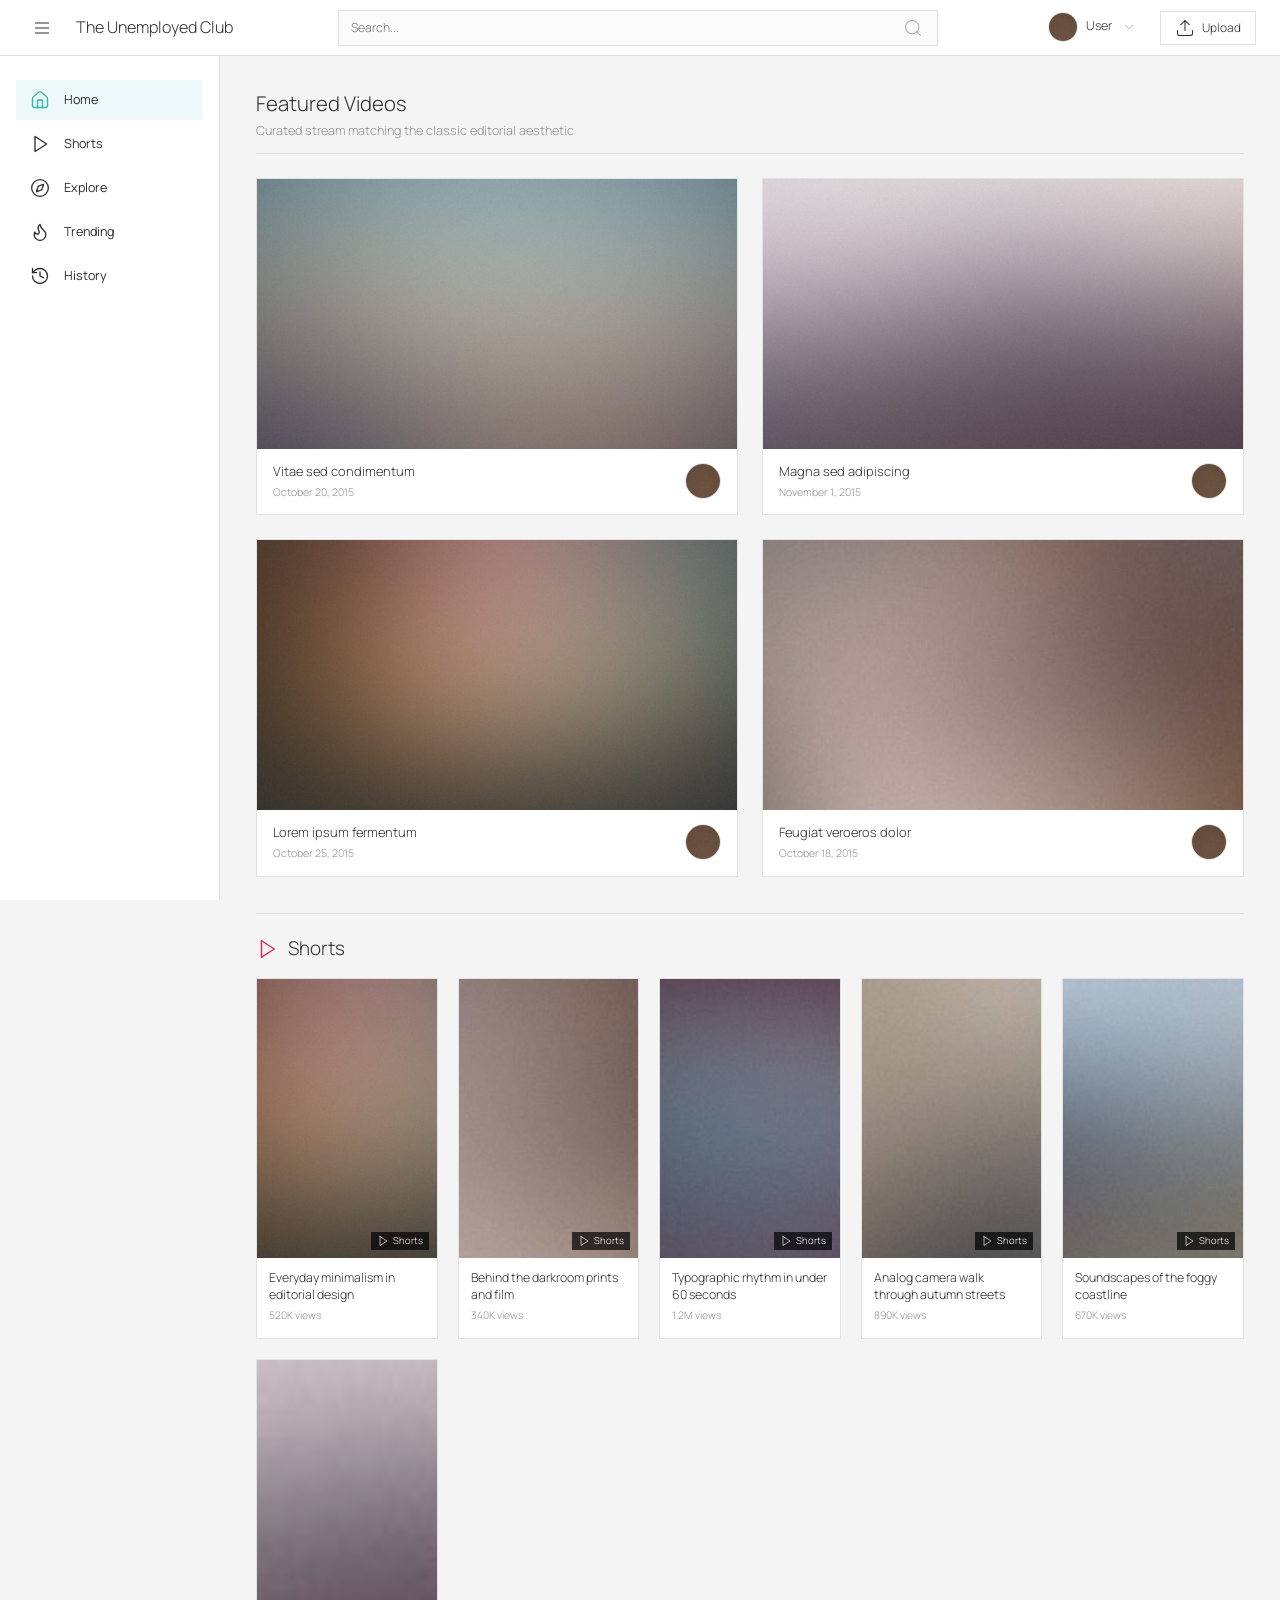
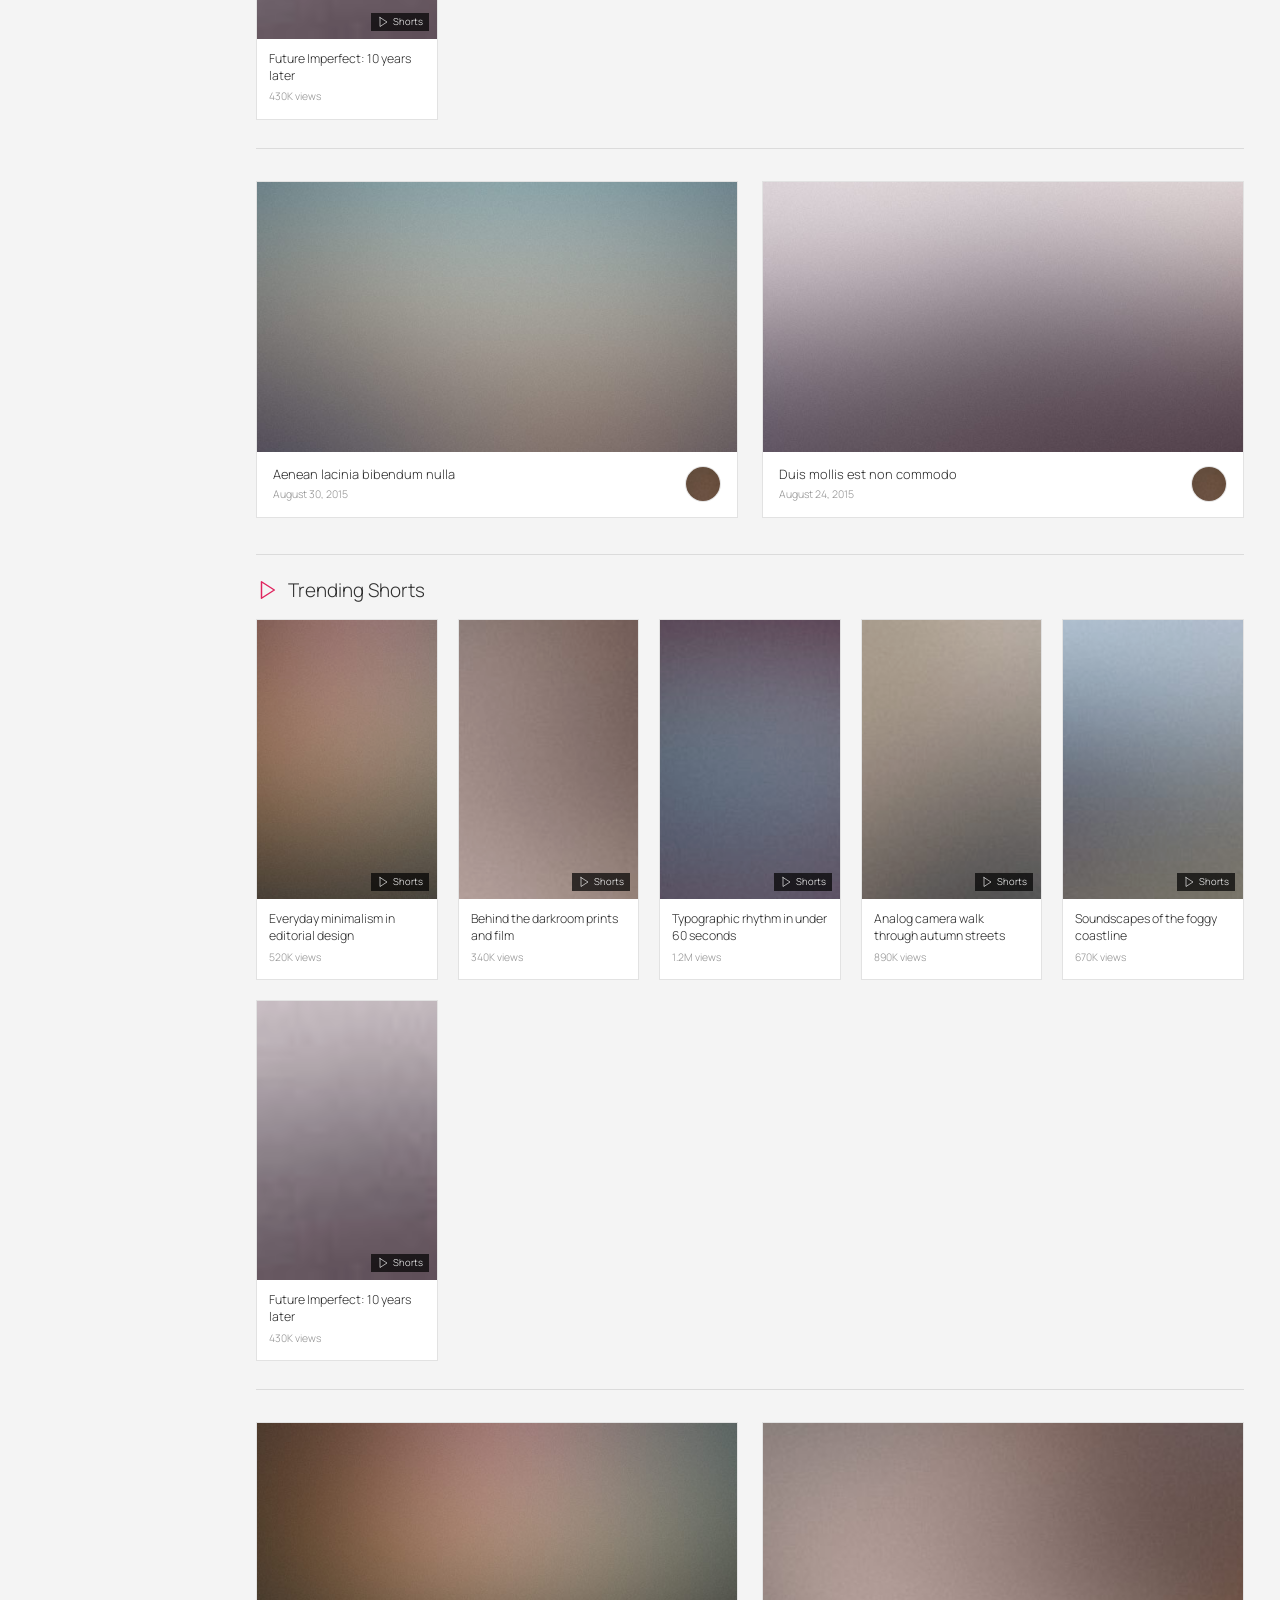
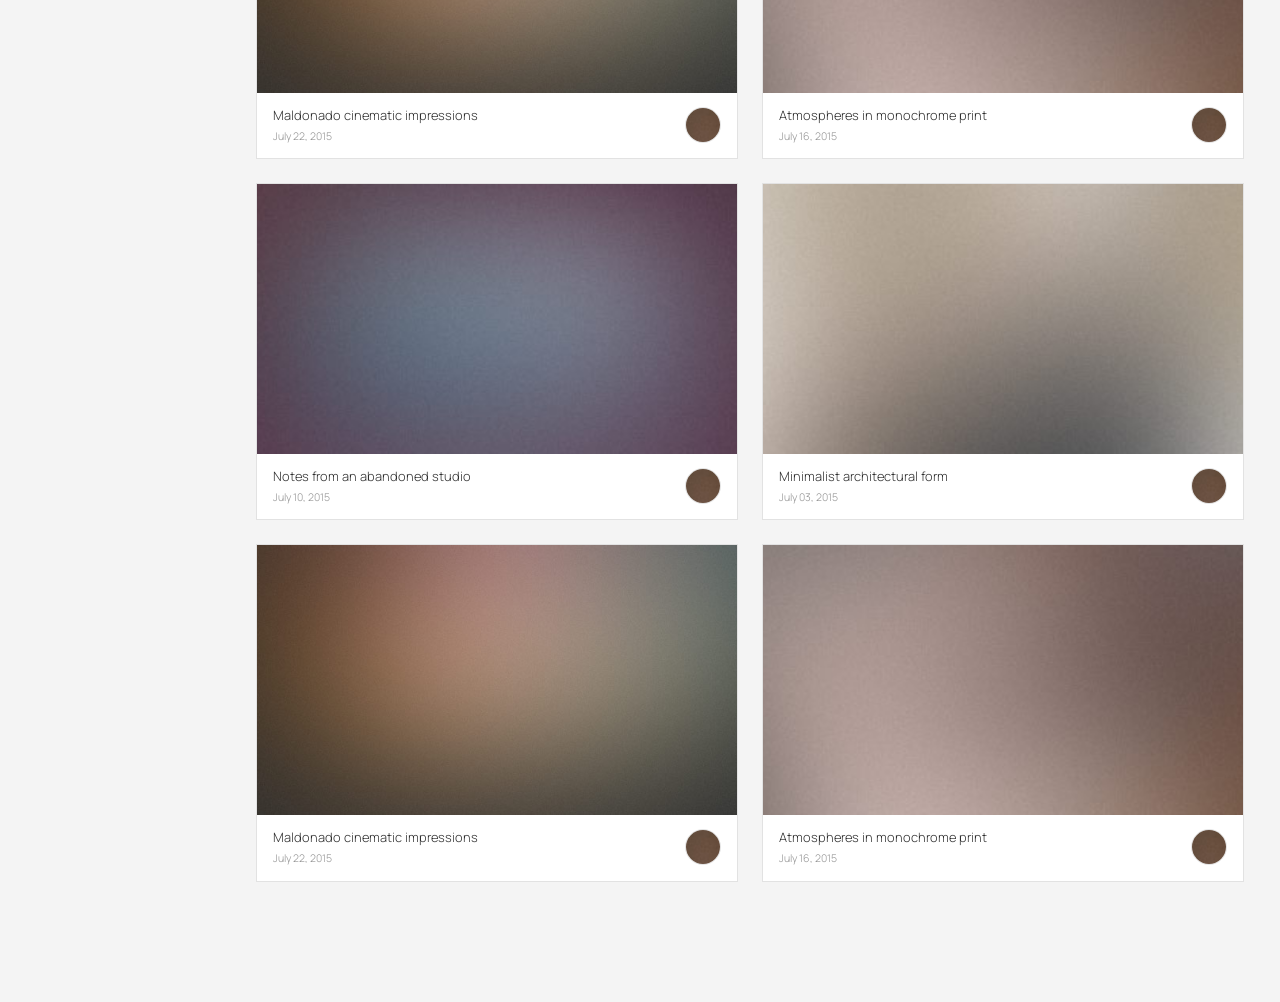
==== index.html @ 9e490830 "Initial clean release of The Unemployed Club" ====
<!DOCTYPE html>
<html lang="en">
<head>
  <meta charset="UTF-8" />
  <meta name="viewport" content="width=device-width, initial-scale=1.0" />
  <title>The Unemployed Club</title>
  <!-- Google Fonts: Manrope Thin -->
  <link rel="preconnect" href="https://fonts.googleapis.com" />
  <link rel="preconnect" href="https://fonts.gstatic.com" crossorigin />
  <link href="https://fonts.googleapis.com/css2?family=Manrope:wght@200;300;400&display=swap" rel="stylesheet" />
  <link rel="stylesheet" href="css/style.css" />
  <script src="js/components.js"></script>
</head>
<body>
  <!-- Modular Zero-Build Header -->
  <site-header></site-header>

  <div id="wrapper">
    <!-- Modular Zero-Build Sidebar -->
    <site-sidebar active="home"></site-sidebar>

    <!-- Main Content Area: Fluid Full Width Auto Adjust Grid -->
    <main id="main-content">
      <div class="content-header">
        <h2>Featured Videos</h2>
        <p>Curated stream matching the classic editorial aesthetic</p>
      </div>

      <!-- 11: Top 2 Rows of Videos -->
      <section class="video-grid" id="video-grid-top">
        <!-- 2 rows rendered by JS -->
      </section>

      <!-- 0: First Shorts Shelf -->
      <section class="shorts-section" id="shorts-section-1">
        <div class="shorts-header">
          <svg xmlns="http://www.w3.org/2000/svg" width="22" height="22" viewBox="0 0 24 24" fill="none" stroke="#e0245e" stroke-width="1.6" stroke-linecap="round" stroke-linejoin="round" vector-effect="non-scaling-stroke">
            <polygon points="6 3 20 12 6 21 6 3"/>
          </svg>
          <h2>Shorts</h2>
        </div>
        <div class="shorts-grid" id="shorts-grid-1">
          <!-- First Shorts shelf rendered by JS -->
        </div>
      </section>

      <!-- 1: 1 Row of Videos -->
      <section class="video-grid" id="video-grid-mid">
        <!-- 1 row rendered by JS -->
      </section>

      <!-- 0: Second Shorts Shelf -->
      <section class="shorts-section" id="shorts-section-2">
        <div class="shorts-header">
          <svg xmlns="http://www.w3.org/2000/svg" width="22" height="22" viewBox="0 0 24 24" fill="none" stroke="#e0245e" stroke-width="1.6" stroke-linecap="round" stroke-linejoin="round" vector-effect="non-scaling-stroke">
            <polygon points="6 3 20 12 6 21 6 3"/>
          </svg>
          <h2>Trending Shorts</h2>
        </div>
        <div class="shorts-grid" id="shorts-grid-2">
          <!-- Second Shorts shelf rendered by JS -->
        </div>
      </section>

      <!-- 111...: Endless Videos Feed -->
      <section class="video-grid" id="video-grid-bottom">
        <!-- Endless video cards rendered by JS -->
      </section>
      <div id="infinite-sentinel" class="infinite-sentinel"></div>
      <div id="infinite-loader" class="infinite-loader" style="display: none;">
        <span>Loading more videos...</span>
      </div>
    </main>
  </div>

  <script src="js/catalog-feed.js"></script>
  <script src="js/catalog.js"></script>
  <script src="js/app.js"></script>
</body>
</html>
---- css/style.css ----
/* ========================================================
   THE UNEMPLOYED CLUB - FUTURE IMPERFECT VIDEO PLATFORM
   STRICT SPECIFICATIONS:
   - MANROPE THIN ONLY (font-weight: 300 !important)
   - NATURAL CASING (text-transform: none !important)
   - SHARP SQUARE CORNERS (border-radius: 0 !important)
   - 20PX LUCIDE ICONS (1.25px stroke, non-scaling-stroke)
   - PERFECT VERTICAL ALIGNMENT (no up/down misplacement)
   - CDN-READY MINIMAL PLAYER
   - FLUID RESPONSIVE AUTO-FIT GRID (no right empty space)
   - ELEGANT EDITORIAL RECOMMENDED CARDS (generous, full previews)
   ======================================================== */

@import url('https://fonts.googleapis.com/css2?family=Manrope:wght@200;300;400&display=swap');

site-header,
site-sidebar {
  display: contents;
}

:root {
  --font-family: 'Manrope', -apple-system, BlinkMacSystemFont, "Segoe UI", Roboto, Helvetica, Arial, sans-serif;
  --font-weight-thin: 300;

  --color-bg: #f4f4f4;
  --bg-card: #ffffff;
  --color-border: rgba(160, 160, 160, 0.3);
  --color-border-bold: rgba(160, 160, 160, 0.65);
  --color-fg: #646464;
  --color-fg-bold: #2e2e2e;
  --color-fg-light: #909090;
  --color-accent: #2ebaae;

  --header-height: 56px;
  --sidebar-width: 220px;
}

/* Reset & Strict Global Overrides */
*, *::before, *::after {
  box-sizing: border-box;
  margin: 0;
  padding: 0;
  font-family: var(--font-family) !important;
  font-weight: var(--font-weight-thin) !important;
  text-transform: none !important;
  letter-spacing: normal !important;
}

html, body {
  width: 100%;
  min-height: 100%;
  background-color: var(--color-bg);
  color: var(--color-fg);
  font-size: 14px;
  line-height: 1.5;
  -webkit-font-smoothing: antialiased;
}

a {
  color: inherit;
  text-decoration: none;
  transition: color 0.2s ease;
}

button {
  font-family: inherit;
  font-size: inherit;
  color: inherit;
  background: none;
  border: none;
  cursor: pointer;
}

/* SVGs across the platform */
svg {
  stroke-width: 1.25px;
  vector-effect: non-scaling-stroke;
}

/* ========================================================
   TOP NAVIGATION BAR
   ======================================================== */
#header {
  position: fixed;
  top: 0;
  left: 0;
  right: 0;
  height: var(--header-height);
  background-color: var(--bg-card);
  border-bottom: solid 1px var(--color-border);
  display: flex;
  align-items: center;
  justify-content: space-between;
  padding: 0 24px;
  z-index: 1000;
}

.header-left {
  display: flex;
  align-items: center;
  gap: 16px;
}

.menu-toggle-btn {
  background: transparent;
  border: none;
  cursor: pointer;
  display: inline-flex;
  align-items: center;
  justify-content: center;
  width: 36px;
  height: 36px;
  color: var(--color-fg-bold);
  border-radius: 0 !important;
  transition: color 0.15s ease, background 0.15s ease;
}

.menu-toggle-btn:hover {
  color: var(--color-accent);
  background: rgba(160, 160, 160, 0.08);
}

.menu-toggle-btn svg {
  width: 20px;
  height: 20px;
  display: block;
}

.brand-title {
  font-size: 1.15rem;
  color: var(--color-fg-bold);
  white-space: nowrap;
}

.brand-title a {
  color: var(--color-fg-bold);
}

.brand-title a:hover {
  color: var(--color-accent);
}

.header-center {
  flex: 1;
  max-width: 600px;
  margin: 0 32px;
}

.header-search {
  display: flex;
  align-items: center;
  background: #fbfbfb;
  border: solid 1px var(--color-border);
  padding: 6px 12px;
  height: 36px;
  transition: border-color 0.2s ease, background 0.2s ease;
}

.header-search:focus-within {
  border-color: var(--color-accent);
  background: #ffffff;
}

.header-search input {
  flex: 1;
  background: transparent;
  border: none;
  outline: none;
  font-size: 0.88rem;
  color: var(--color-fg-bold);
}

.search-btn {
  background: transparent;
  border: none;
  cursor: pointer;
  color: #aaaaaa;
  display: inline-flex;
  align-items: center;
  justify-content: center;
  width: 24px;
  height: 24px;
  padding: 0;
}

.search-btn:hover {
  color: var(--color-accent);
}

.search-btn svg {
  width: 20px;
  height: 20px;
  display: block;
}

/* Top Right: 1st User with Dropdown, 2nd Upload */
.header-right {
  display: flex;
  align-items: center;
  gap: 18px;
}

/* User Slot & Dropdown */
.user-dropdown-wrapper {
  position: relative;
  display: inline-block;
}

.user-slot-btn {
  display: inline-flex;
  align-items: center;
  gap: 8px;
  cursor: pointer;
  height: 36px;
  background: transparent;
  border: none;
  padding: 4px 6px;
  border-radius: 0 !important;
  color: var(--color-fg-bold);
  transition: background 0.15s ease, color 0.15s ease;
}

.user-slot-btn:hover {
  background: rgba(160, 160, 160, 0.08);
  color: var(--color-accent);
}

.user-avatar {
  width: 30px;
  height: 30px;
  border-radius: 100% !important;
  display: block;
  object-fit: cover;
  border: solid 1px var(--color-border);
}

.user-label {
  font-size: 0.88rem;
  color: inherit;
  line-height: 1;
}

.chevron-icon {
  width: 14px;
  height: 14px;
  display: block;
  color: var(--color-fg-light);
  margin-left: 2px;
}

.user-dropdown-menu {
  position: absolute;
  top: calc(100% + 8px);
  right: 0;
  width: 180px;
  background: var(--bg-card);
  border: solid 1px var(--color-border);
  box-shadow: 0 4px 16px rgba(0, 0, 0, 0.08);
  border-radius: 0 !important;
  padding: 6px 0;
  display: none;
  z-index: 1100;
}

.user-dropdown-menu.is-active {
  display: block;
}

.dropdown-header {
  padding: 8px 16px;
  font-size: 0.72rem;
  color: var(--color-fg-light);
  border-bottom: solid 1px var(--color-border);
}

.dropdown-links {
  list-style: none;
  padding: 4px 0;
}

.dropdown-item {
  display: flex;
  align-items: center;
  gap: 12px;
  padding: 10px 16px;
  font-size: 0.85rem;
  color: var(--color-fg-bold);
  transition: background 0.15s ease, color 0.15s ease;
}

.dropdown-item svg {
  width: 20px;
  height: 20px;
  display: block;
  flex-shrink: 0;
}

.dropdown-item:hover {
  background: rgba(46, 186, 174, 0.08);
  color: var(--color-accent);
}

/* 2nd Option: Upload */
.btn-upload {
  display: inline-flex;
  align-items: center;
  justify-content: center;
  gap: 7px;
  height: 34px;
  background: transparent;
  border: solid 1px var(--color-border);
  padding: 0 14px;
  font-size: 0.85rem;
  color: var(--color-fg-bold);
  cursor: pointer;
  border-radius: 0 !important;
  transition: background 0.2s ease, border-color 0.2s ease, color 0.2s ease;
}

.btn-upload:hover {
  border-color: var(--color-accent);
  color: var(--color-accent);
  background: rgba(46, 186, 174, 0.05);
}

.btn-upload svg {
  width: 20px;
  height: 20px;
  display: block;
  flex-shrink: 0;
}

.btn-upload span {
  line-height: 1;
  display: inline-block;
}

/* ========================================================
   WRAPPER & COLLAPSIBLE LEFT NAVIGATION BAR
   ======================================================== */
#wrapper {
  display: flex;
  margin-top: var(--header-height);
  min-height: calc(100vh - var(--header-height));
  width: 100%;
  position: relative;
}

#sidebar-nav {
  width: var(--sidebar-width);
  background: var(--bg-card);
  border-right: solid 1px var(--color-border);
  position: fixed;
  top: var(--header-height);
  bottom: 0;
  left: 0;
  padding: 24px 16px;
  overflow-y: auto;
  z-index: 900;
  transition: width 0.25s ease;
}

.side-links {
  list-style: none;
  display: flex;
  flex-direction: column;
  gap: 4px;
}

#sidebar-nav svg {
  stroke-width: 1.6px !important;
}

.side-links li a {
  font-size: 0.9rem;
  color: var(--color-fg-bold);
  display: flex;
  align-items: center;
  gap: 14px;
  padding: 10px 14px;
  border-radius: 0 !important;
  transition: background 0.15s ease, color 0.15s ease;
}

.side-links li a svg {
  width: 20px;
  height: 20px;
  display: block;
  flex-shrink: 0;
  stroke-width: 1.6px !important;
}

.side-links li a span {
  font-weight: 400 !important;
  color: var(--color-fg-bold);
  line-height: 1;
  display: inline-block;
}

.side-links li a:hover {
  background: rgba(160, 160, 160, 0.08);
  color: var(--color-accent);
}

.side-links li a.active {
  color: var(--color-accent);
  background: rgba(46, 186, 174, 0.08);
}

/* Collapsed State: 72px Icon-Only Bar */
body.sidebar-collapsed #sidebar-nav {
  width: 72px !important;
  padding: 16px 4px;
}

body.sidebar-collapsed .side-links {
  gap: 8px;
}

body.sidebar-collapsed .side-links li a {
  flex-direction: column;
  justify-content: center;
  align-items: center;
  padding: 12px 2px;
  gap: 6px;
  text-align: center;
}

body.sidebar-collapsed .side-links li a svg {
  width: 22px !important;
  height: 22px !important;
  stroke-width: 1.65px !important;
  display: block;
  margin: 0 auto;
}

body.sidebar-collapsed .side-links li a span {
  font-size: 0.72rem;
  font-weight: 400 !important;
  color: var(--color-fg-bold);
  line-height: 1.15;
  white-space: nowrap;
}


/* Admin Sidebar Hub Section Headers & Dividers */
.sidebar-section-header {
  padding: 12px 14px 4px 14px;
  font-size: 0.68rem;
  font-weight: 600;
  letter-spacing: 0.1em;
  text-transform: uppercase;
  color: var(--color-fg-light);
  user-select: none;
}

.sidebar-section-divider {
  height: 1px;
  background: var(--color-border);
  margin: 10px 10px;
}

body.sidebar-collapsed .sidebar-section-header {
  display: none;
}

body.sidebar-collapsed .sidebar-section-divider {
  margin: 8px 4px;
}

/* ========================================================
   MAIN CONTENT & RESPONSIVE FLUID GRID (NO RIGHT EMPTY SPACE)
   ======================================================== */
#main-content {
  margin-left: var(--sidebar-width);
  width: calc(100% - var(--sidebar-width));
  padding: 32px 36px 60px 36px;
  transition: margin-left 0.25s ease, width 0.25s ease;
}

body.sidebar-collapsed #main-content {
  margin-left: 72px !important;
  width: calc(100% - 72px) !important;
}

.content-header {
  margin-bottom: 24px;
  padding-bottom: 12px;
  border-bottom: solid 1px var(--color-border);
}

.content-header h2 {
  font-size: 1.45rem;
  color: var(--color-fg-bold);
  margin-bottom: 4px;
}

.content-header p {
  font-size: 0.9rem;
  color: var(--color-fg-light);
}

/* Fluid Auto-fit Grid */
.video-grid {
  display: grid;
  grid-template-columns: repeat(auto-fill, minmax(320px, 1fr));
  gap: 24px;
  width: 100%;
}

/* Future Imperfect Editorial Mini-post Card */
.mini-post {
  display: flex;
  flex-direction: column-reverse;
  background: var(--bg-card);
  border: solid 1px var(--color-border);
  border-radius: 0 !important;
  box-shadow: none !important;
  transform: none !important;
  transition: border-color 0.2s ease, background-color 0.2s ease;
  overflow: hidden;
  text-decoration: none;
}

.mini-post:hover {
  border-color: var(--color-accent);
  background: #fafafa;
  box-shadow: none !important;
  transform: none !important;
}

.mini-post .image {
  width: 100%;
  aspect-ratio: 16 / 9;
  overflow: hidden;
  position: relative;
  background: #eaeaea;
}

.mini-post .image img {
  width: 100%;
  height: 100%;
  object-fit: cover;
  display: block;
}

.mini-post header {
  padding: 14px 16px;
  position: relative;
  min-height: 60px;
  background: var(--bg-card);
}

.mini-post header h3 {
  font-size: 0.92rem;
  color: var(--color-fg-bold);
  line-height: 1.35;
  margin-bottom: 4px;
  padding-right: 50px;
}

.mini-post:hover header h3 {
  color: var(--color-accent);
}

.mini-post header .published {
  display: block;
  font-size: 0.75rem;
  color: var(--color-fg-light);
}

.mini-post header .author {
  position: absolute;
  right: 16px;
  top: 14px;
}

.mini-post header .author img {
  width: 36px;
  height: 36px;
  border-radius: 100% !important;
  display: block;
  object-fit: cover;
  border: solid 1px var(--color-border);
}

/* ========================================================
   PLAYER PAGE - CDN-READY MINIMAL PLAYER & GENEROUS RECOMMENDED
   ======================================================== */
.player-page #main-content,
.player-page .player-container {
  margin-left: var(--sidebar-width);
  width: calc(100% - var(--sidebar-width));
  transition: margin-left 0.25s ease, width 0.25s ease;
}

body.sidebar-collapsed.player-page .player-container {
  margin-left: 72px !important;
  width: calc(100% - 72px) !important;
}

.player-container {
  display: flex;
  width: 100%;
  padding: 28px 36px 60px 36px;
  gap: 32px;
}

.player-main-col {
  flex: 1;
  min-width: 0;
}

/* 16:9 Video Box arranged for embedding CDN links */
.video-screen-box {
  width: 100%;
  aspect-ratio: 16 / 9;
  background: #000000;
  position: relative;
  overflow: hidden;
  border: solid 1px var(--color-border);
}

/* Real HTML5 Video element configured for CDN streams */
.cdn-video-element {
  width: 100%;
  height: 100%;
  object-fit: contain;
  background: #000000;
  display: block;
}

/* Poster layer and initial Play Button */
.player-screen-overlay {
  position: absolute;
  top: 0;
  left: 0;
  right: 0;
  bottom: 0;
  background: rgba(0, 0, 0, 0.2);
  display: flex;
  align-items: center;
  justify-content: center;
  z-index: 10;
  transition: opacity 0.25s ease;
}

.player-screen-overlay.is-hidden {
  opacity: 0;
  pointer-events: none;
}

.screen-play-btn {
  width: 56px;
  height: 56px;
  background: var(--color-accent);
  border: none;
  cursor: pointer;
  display: inline-flex;
  align-items: center;
  justify-content: center;
  border-radius: 0 !important;
  color: #ffffff;
  transition: transform 0.2s ease, background 0.2s ease;
}

.screen-play-btn:hover {
  transform: scale(1.06);
  background: #26a095;
}

.screen-play-btn svg {
  width: 20px;
  height: 20px;
  display: block;
}

/* Minimal In-Design Controls Bar */
.player-controls-bar {
  position: absolute;
  bottom: 0;
  left: 0;
  right: 0;
  background: linear-gradient(to top, rgba(0, 0, 0, 0.88) 0%, rgba(0, 0, 0, 0.4) 65%, transparent 100%);
  padding: 10px 16px 12px 16px;
  display: flex;
  flex-direction: column;
  gap: 8px;
  z-index: 20;
}

.scrub-timeline {
  width: 100%;
  height: 4px;
  background: rgba(255, 255, 255, 0.25);
  position: relative;
  cursor: pointer;
  transition: height 0.15s ease;
}

.scrub-timeline:hover {
  height: 6px;
}

.scrub-progress {
  width: 23%;
  height: 100%;
  background: var(--color-accent);
  position: relative;
}

.controls-row {
  display: flex;
  justify-content: space-between;
  align-items: center;
  height: 38px;
  color: #ffffff;
  padding: 0 2px;
}

.controls-left, .controls-right {
  display: flex;
  align-items: center;
  gap: 8px;
  height: 38px;
}

.control-btn {
  background: transparent !important;
  border: none !important;
  outline: none !important;
  box-shadow: none !important;
  color: #ffffff;
  cursor: pointer;
  display: inline-flex;
  align-items: center;
  justify-content: center;
  width: 36px;
  height: 36px;
  padding: 0;
  margin: 0;
  opacity: 0.9;
  border-radius: 0 !important;
  transition: opacity 0.15s ease, color 0.15s ease;
  line-height: 0;
}

.control-btn:hover {
  opacity: 1;
  color: var(--color-accent);
}

.control-btn svg {
  width: 20px !important;
  height: 20px !important;
  display: block;
  flex-shrink: 0;
  stroke-width: 1.25px !important;
  margin: 0 auto;
  vertical-align: middle;
}

.control-time {
  font-size: 0.8rem;
  color: rgba(255, 255, 255, 0.88);
  display: inline-flex;
  align-items: center;
  line-height: 36px;
  height: 36px;
  user-select: none;
  letter-spacing: 0.03em;
  margin-left: 8px;
}

/* Precision Volume Slider & Controls */
.volume-control-group {
  display: flex;
  align-items: center;
  height: 36px;
  position: relative;
}

.volume-slider-wrapper {
  width: 0;
  overflow: hidden;
  display: flex;
  align-items: center;
  height: 36px;
  transition: width 0.22s cubic-bezier(0.4, 0, 0.2, 1), opacity 0.2s ease;
  opacity: 0;
  margin-left: 0;
}

.volume-control-group:hover .volume-slider-wrapper,
.volume-control-group:focus-within .volume-slider-wrapper,
.volume-slider-wrapper.is-active {
  width: 66px;
  opacity: 1;
  margin-left: 4px;
}

.volume-track-container {
  width: 60px;
  height: 28px;
  display: flex;
  align-items: center;
  position: relative;
  cursor: pointer;
}

.volume-track-bg {
  width: 100%;
  height: 3px;
  background: rgba(255, 255, 255, 0.28);
  position: relative;
  border-radius: 0 !important;
}

.volume-track-fill {
  height: 100%;
  background: var(--color-accent);
  position: absolute;
  top: 0;
  left: 0;
  border-radius: 0 !important;
  pointer-events: none;
}

.volume-track-thumb {
  position: absolute;
  top: 50%;
  width: 9px;
  height: 9px;
  background: #ffffff;
  border-radius: 0 !important;
  transform: translate(-50%, -50%);
  pointer-events: none;
  box-shadow: 0 1px 4px rgba(0, 0, 0, 0.4);
}

.volume-range-input {
  position: absolute;
  top: 0;
  left: 0;
  width: 100%;
  height: 100%;
  opacity: 0;
  cursor: pointer;
  margin: 0;
  padding: 0;
  z-index: 5;
}

/* Settings Popover Menu */
.settings-control-wrapper {
  position: relative;
  display: inline-flex;
  align-items: center;
  height: 36px;
}

.player-settings-menu {
  position: absolute;
  bottom: 46px;
  right: 0;
  width: 224px;
  background: rgba(20, 20, 24, 0.96);
  backdrop-filter: blur(12px);
  border: 1px solid rgba(255, 255, 255, 0.16);
  color: #ffffff;
  padding: 6px 0;
  display: none;
  flex-direction: column;
  z-index: 50;
  box-shadow: 0 12px 32px rgba(0, 0, 0, 0.6);
  border-radius: 0 !important;
}

.player-settings-menu.is-open {
  display: flex;
}

.settings-panel {
  display: none;
  flex-direction: column;
  width: 100%;
}

.settings-panel.is-active {
  display: flex;
}

.settings-header {
  padding: 8px 14px;
  font-size: 0.68rem;
  font-weight: 600;
  letter-spacing: 0.1em;
  text-transform: uppercase;
  color: rgba(255, 255, 255, 0.55);
  border-bottom: 1px solid rgba(255, 255, 255, 0.08);
  user-select: none;
}

.settings-header-back {
  cursor: pointer;
  display: flex;
  align-items: center;
  gap: 6px;
  color: #ffffff;
  transition: color 0.15s ease;
}

.settings-header-back:hover {
  color: var(--color-accent);
}

.settings-row {
  display: flex;
  justify-content: space-between;
  align-items: center;
  padding: 10px 14px;
  background: transparent !important;
  border: none !important;
  color: #ffffff;
  font-size: 0.82rem;
  cursor: pointer;
  width: 100%;
  text-align: left;
  border-radius: 0 !important;
  transition: background 0.15s ease, color 0.15s ease;
}

.settings-row:hover {
  background: rgba(255, 255, 255, 0.08) !important;
  color: var(--color-accent);
}

.settings-row-value {
  color: rgba(255, 255, 255, 0.6);
  font-size: 0.78rem;
  display: inline-flex;
  align-items: center;
  gap: 4px;
}

.settings-options {
  display: flex;
  flex-direction: column;
  max-height: 220px;
  overflow-y: auto;
}

.settings-option-btn {
  display: flex;
  justify-content: space-between;
  align-items: center;
  padding: 8px 14px;
  background: transparent !important;
  border: none !important;
  color: #ffffff;
  font-size: 0.82rem;
  cursor: pointer;
  width: 100%;
  text-align: left;
  border-radius: 0 !important;
  transition: background 0.15s ease, color 0.15s ease;
}

.settings-option-btn:hover {
  background: rgba(255, 255, 255, 0.08) !important;
  color: var(--color-accent);
}

.settings-option-btn.is-selected {
  color: var(--color-accent);
  background: rgba(46, 186, 174, 0.12) !important;
  font-weight: 500;
}

.settings-option-btn.is-selected::after {
  content: "✓";
  font-size: 0.82rem;
  color: var(--color-accent);
}

.badge-auto-res {
  font-size: 0.72rem;
  color: rgba(255, 255, 255, 0.5);
  margin-left: 4px;
}

/* Floating Miniplayer (In-App Picture-in-Picture) */
.floating-miniplayer {
  position: fixed;
  bottom: 24px;
  right: 24px;
  width: 320px;
  background: #111115;
  border: 1px solid rgba(255, 255, 255, 0.18);
  box-shadow: 0 16px 40px rgba(0, 0, 0, 0.75);
  z-index: 2000;
  overflow: hidden;
  border-radius: 0 !important;
  animation: miniplayerSlideIn 0.28s cubic-bezier(0.16, 1, 0.3, 1);
}

@keyframes miniplayerSlideIn {
  from {
    transform: translateY(30px) scale(0.96);
    opacity: 0;
  }
  to {
    transform: translateY(0) scale(1);
    opacity: 1;
  }
}

.miniplayer-header {
  display: flex;
  justify-content: space-between;
  align-items: center;
  gap: 8px;
  background: rgba(18, 18, 22, 0.98);
  padding: 8px 12px;
  border-bottom: 1px solid rgba(255, 255, 255, 0.08);
}

.miniplayer-title {
  font-size: 0.78rem;
  color: #ffffff;
  font-weight: 500;
  white-space: nowrap;
  overflow: hidden;
  text-overflow: ellipsis;
  letter-spacing: 0.02em;
}

.miniplayer-actions {
  display: flex;
  align-items: center;
  gap: 6px;
  flex-shrink: 0;
}

.mini-act-btn {
  background: transparent;
  border: none;
  color: rgba(255, 255, 255, 0.75);
  cursor: pointer;
  padding: 3px;
  display: flex;
  align-items: center;
  justify-content: center;
  transition: opacity 0.15s ease, color 0.15s ease;
}

.mini-act-btn:hover {
  opacity: 1;
  color: var(--color-accent);
}

.miniplayer-video-box {
  position: relative;
  width: 100%;
  aspect-ratio: 16 / 9;
  background: #000000;
}

.miniplayer-video-box video {
  width: 100%;
  height: 100%;
  object-fit: contain;
  display: block;
}

.miniplayer-overlay {
  position: absolute;
  top: 0;
  left: 0;
  right: 0;
  bottom: 0;
  background: rgba(0, 0, 0, 0.45);
  display: flex;
  align-items: center;
  justify-content: center;
  opacity: 0;
  transition: opacity 0.2s ease;
}

.miniplayer-video-box:hover .miniplayer-overlay {
  opacity: 1;
}

.miniplayer-center-play {
  background: rgba(0, 0, 0, 0.65);
  border: 1px solid rgba(255, 255, 255, 0.45);
  color: #ffffff;
  width: 40px;
  height: 40px;
  display: flex;
  align-items: center;
  justify-content: center;
  cursor: pointer;
  border-radius: 0 !important;
  transition: all 0.15s ease;
}

.miniplayer-center-play:hover {
  border-color: var(--color-accent);
  color: var(--color-accent);
  transform: scale(1.08);
}

@media screen and (max-width: 600px) {
  .floating-miniplayer {
    width: calc(100vw - 32px);
    right: 16px;
    bottom: 16px;
  }
}

/* Video Metadata Box */
.video-meta-box {
  background: var(--bg-card);
  border: solid 1px var(--color-border);
  border-top: none;
  padding: 24px;
}

.player-video-title {
  font-size: 1.25rem;
  color: var(--color-fg-bold);
  margin-bottom: 8px;
}

/* Subrow: EXACT VERTICAL ALIGNMENT (No Misplaced Icons) */
.player-subrow {
  display: flex;
  justify-content: space-between;
  align-items: center;
  border-bottom: solid 1px var(--color-border);
  padding-bottom: 16px;
  margin-bottom: 18px;
  height: 48px;
}

.player-stats {
  font-size: 0.82rem;
  color: var(--color-fg-light);
  display: inline-flex;
  align-items: center;
  line-height: 1;
}

.player-action-btns {
  display: flex;
  align-items: center;
  gap: 10px;
  height: 100%;
}

.action-btn-pill {
  display: inline-flex;
  align-items: center;
  justify-content: center;
  gap: 7px;
  height: 34px;
  padding: 0 14px;
  background: rgba(160, 160, 160, 0.08);
  border: solid 1px var(--color-border);
  font-size: 0.8rem;
  color: var(--color-fg-bold);
  cursor: pointer;
  border-radius: 0 !important;
  vertical-align: middle;
  line-height: 1;
  transition: background 0.2s ease, border-color 0.2s ease, color 0.2s ease;
}

.action-btn-pill:hover {
  background: rgba(160, 160, 160, 0.16);
  border-color: var(--color-accent);
  color: var(--color-accent);
}

.action-btn-pill svg {
  width: 20px;
  height: 20px;
  display: block;
  flex-shrink: 0;
  margin: 0;
}

.action-btn-pill span {
  display: inline-block;
  line-height: 1;
  vertical-align: middle;
}

/* Channel Row */
.author-channel-bar {
  display: flex;
  justify-content: space-between;
  align-items: center;
  padding: 14px 0;
  margin-bottom: 16px;
  border-bottom: dotted 1px var(--color-border);
}

.author-channel-left {
  display: flex;
  align-items: center;
  gap: 14px;
}

.channel-avatar {
  width: 44px;
  height: 44px;
  border-radius: 100% !important;
  object-fit: cover;
  display: block;
  border: solid 1px var(--color-border);
}

.channel-info {
  display: flex;
  flex-direction: column;
  justify-content: center;
  gap: 3px;
}

.channel-name {
  font-size: 0.95rem;
  color: var(--color-fg-bold);
  line-height: 1.2;
}

.channel-subs {
  font-size: 0.78rem;
  color: var(--color-fg-light);
  line-height: 1.2;
}

.btn-subscribe {
  background: var(--color-accent);
  color: #ffffff;
  border: none;
  height: 34px;
  padding: 0 18px;
  display: inline-flex;
  align-items: center;
  justify-content: center;
  font-size: 0.82rem;
  cursor: pointer;
  border-radius: 0 !important;
  transition: background 0.2s ease;
}

.btn-subscribe:hover {
  background: #259e93;
}

.player-description-box {
  font-size: 0.88rem;
  color: var(--color-fg);
  line-height: 1.6;
}

/* Up Next Sidebar Column - Generous Full Cards (Previous Aesthetic) */
.player-side-col {
  width: 380px;
  flex-shrink: 0;
}

.side-col-header {
  font-size: 1.05rem;
  color: var(--color-fg-bold);
  margin-bottom: 16px;
  padding-bottom: 8px;
  border-bottom: solid 1px var(--color-border);
}

.related-list {
  display: flex;
  flex-direction: column;
  gap: 20px;
}

/* Restores standard full-width mini-post cards with large 16:9 previews */
.related-list .mini-post {
  display: flex;
  flex-direction: column-reverse;
  background: var(--bg-card);
  border: solid 1px var(--color-border);
  height: auto;
}

.related-list .mini-post .image {
  width: 100%;
  aspect-ratio: 16 / 9;
  height: auto;
}

.related-list .mini-post header {
  padding: 14px 18px;
  position: relative;
  min-height: 68px;
  background: var(--bg-card);
}

.related-list .mini-post header h3 {
  font-size: 0.92rem;
  color: var(--color-fg-bold);
  line-height: 1.35;
  margin-bottom: 4px;
  padding-right: 50px;
}

.related-list .mini-post header .published {
  font-size: 0.75rem;
  color: var(--color-fg-light);
}

.related-list .mini-post header .author {
  position: absolute;
  right: 16px;
  top: 14px;
  display: block;
}

.related-list .mini-post header .author img {
  width: 36px;
  height: 36px;
  border-radius: 100% !important;
  display: block;
  object-fit: cover;
  border: solid 1px var(--color-border);
}

/* ========================================================
   AUTH PAGES: LOGIN & REGISTER
   ======================================================== */
.auth-page #main-content {
  display: flex;
  justify-content: center;
  align-items: flex-start;
  padding: 50px 24px 80px 24px;
}

.auth-card {
  width: 100%;
  max-width: 440px;
  background: var(--bg-card);
  border: solid 1px var(--color-border);
  border-radius: 0 !important;
  padding: 36px 36px 40px 36px;
}

.auth-header {
  text-align: center;
  margin-bottom: 28px;
  padding-bottom: 20px;
  border-bottom: solid 1px var(--color-border);
}

.auth-header h2 {
  font-size: 1.45rem;
  color: var(--color-fg-bold);
  margin-bottom: 6px;
}

.auth-header p {
  font-size: 0.88rem;
  color: var(--color-fg-light);
}

.auth-form {
  display: flex;
  flex-direction: column;
  gap: 18px;
}

.form-group {
  display: flex;
  flex-direction: column;
  gap: 6px;
}

.form-group label {
  font-size: 0.82rem;
  color: var(--color-fg-bold);
}

.form-group input {
  height: 40px;
  padding: 0 12px;
  background: #fbfbfb;
  border: solid 1px var(--color-border);
  font-size: 0.88rem;
  color: var(--color-fg-bold);
  border-radius: 0 !important;
  outline: none;
  transition: border-color 0.2s ease, background 0.2s ease;
}

.form-group input:focus {
  border-color: var(--color-accent);
  background: #ffffff;
}

.form-meta-row {
  display: flex;
  justify-content: space-between;
  align-items: center;
  font-size: 0.8rem;
  color: var(--color-fg-light);
}

.remember-label {
  display: inline-flex;
  align-items: center;
  gap: 6px;
  cursor: pointer;
  user-select: none;
}

.remember-label input {
  accent-color: var(--color-accent);
  width: 14px;
  height: 14px;
}

.forgot-link {
  color: var(--color-fg-light);
  transition: color 0.2s ease;
}

.forgot-link:hover {
  color: var(--color-accent);
}

.btn-auth-submit {
  height: 42px;
  background: var(--color-accent);
  color: #ffffff;
  border: none;
  font-size: 0.92rem;
  cursor: pointer;
  border-radius: 0 !important;
  margin-top: 6px;
  transition: background 0.2s ease;
}

.btn-auth-submit:hover {
  background: #259e93;
}

.auth-footer {
  text-align: center;
  margin-top: 24px;
  padding-top: 20px;
  border-top: solid 1px var(--color-border);
  font-size: 0.85rem;
  color: var(--color-fg-light);
}

.auth-footer a {
  color: var(--color-accent);
  margin-left: 4px;
}

.auth-footer a:hover {
  text-decoration: underline;
}

/* Responsive adjustments */
@media screen and (max-width: 1024px) {
  .player-container {
    flex-direction: column;
    padding: 20px 20px 40px 20px;
  }
  .player-side-col {
    width: 100%;
  }
}

/* ========================================================
   UPLOAD PAGE STYLES
   ======================================================== */
.upload-page #main-content {
  padding: 36px 36px 80px 36px;
}

.upload-card {
  width: 100%;
  max-width: 680px;
  margin: 0 auto;
  background: var(--bg-card);
  border: solid 1px var(--color-border);
  padding: 36px 40px;
  border-radius: 0 !important;
}

.upload-card-header {
  margin-bottom: 24px;
  padding-bottom: 16px;
  border-bottom: solid 1px var(--color-border);
}

.upload-card-header h2 {
  font-size: 1.45rem;
  color: var(--color-fg-bold);
  margin-bottom: 4px;
}

.upload-card-header p {
  font-size: 0.88rem;
  color: var(--color-fg-light);
}

.upload-form {
  display: flex;
  flex-direction: column;
  gap: 20px;
}

.badge-pref {
  background: rgba(46, 186, 174, 0.12);
  color: var(--color-accent);
  padding: 2px 8px;
  font-size: 0.72rem;
  font-weight: 400 !important;
  margin-left: 8px;
  border: 1px solid rgba(46, 186, 174, 0.25);
  display: inline-block;
}

.form-hint {
  font-size: 0.76rem;
  color: var(--color-fg-light);
  margin-top: 2px;
}

.divider-or {
  display: flex;
  align-items: center;
  text-align: center;
  margin: 8px 0;
  font-size: 0.74rem;
  color: var(--color-fg-light);
  letter-spacing: 0.05em;
  text-transform: uppercase !important;
}

.divider-or::before, .divider-or::after {
  content: "";
  flex: 1;
  border-bottom: 1px solid var(--color-border);
}

.divider-or:not(:empty)::before {
  margin-right: 12px;
}

.divider-or:not(:empty)::after {
  margin-left: 12px;
}

.drop-zone {
  border: 1px dashed var(--color-border-bold);
  background: #fbfbfb;
  padding: 28px 20px;
  text-align: center;
  cursor: pointer;
  display: flex;
  flex-direction: column;
  align-items: center;
  gap: 8px;
  position: relative;
  transition: border-color 0.2s ease, background 0.2s ease;
}

.drop-zone:hover, .drop-zone.dragover {
  border-color: var(--color-accent);
  background: rgba(46, 186, 174, 0.04);
}

.drop-zone input[type="file"] {
  position: absolute;
  top: 0;
  left: 0;
  width: 100%;
  height: 100%;
  opacity: 0;
  cursor: pointer;
}

.drop-zone-icon {
  color: var(--color-accent);
}

.drop-zone-text {
  font-size: 0.88rem;
  color: var(--color-fg-bold);
  font-weight: 400 !important;
}

.drop-zone-hint {
  font-size: 0.76rem;
  color: var(--color-fg-light);
}

.file-selected-name {
  font-size: 0.82rem;
  color: var(--color-accent);
  margin-top: 4px;
  font-weight: 400 !important;
  display: none;
}

.form-group textarea {
  min-height: 90px;
  padding: 10px 12px;
  background: #fbfbfb;
  border: solid 1px var(--color-border);
  font-size: 0.88rem;
  color: var(--color-fg-bold);
  border-radius: 0 !important;
  outline: none;
  resize: vertical;
  line-height: 1.5;
  transition: border-color 0.2s ease, background 0.2s ease;
}

.form-group textarea:focus {
  border-color: var(--color-accent);
  background: #ffffff;
}

.btn-upload-submit {
  height: 42px;
  background: var(--color-accent);
  color: #ffffff;
  border: none;
  font-size: 0.92rem;
  cursor: pointer;
  border-radius: 0 !important;
  margin-top: 4px;
  transition: background 0.2s ease;
}

.btn-upload-submit:hover {
  background: #259e93;
}

/* Upload Success Confirmation Box */
.upload-confirmation-box {
  display: none;
  text-align: center;
  padding: 40px 20px;
}

.upload-confirmation-box.is-visible {
  display: flex;
  flex-direction: column;
  align-items: center;
  gap: 14px;
}

.confirmation-icon {
  width: 48px;
  height: 48px;
  color: var(--color-accent);
  margin-bottom: 4px;
}

.confirmation-title {
  font-size: 1.4rem;
  color: var(--color-fg-bold);
}

.confirmation-msg {
  font-size: 0.9rem;
  color: var(--color-fg);
  max-width: 440px;
  line-height: 1.6;
}

.confirmation-actions {
  display: flex;
  gap: 12px;
  margin-top: 16px;
}

.btn-secondary {
  height: 38px;
  padding: 0 16px;
  background: transparent;
  border: 1px solid var(--color-border);
  color: var(--color-fg-bold);
  display: inline-flex;
  align-items: center;
  justify-content: center;
  font-size: 0.85rem;
  cursor: pointer;
  border-radius: 0 !important;
  transition: border-color 0.2s ease, color 0.2s ease;
}

.btn-secondary:hover {
  border-color: var(--color-accent);
  color: var(--color-accent);
}

.btn-primary {
  height: 38px;
  padding: 0 16px;
  background: var(--color-accent);
  border: none;
  color: #ffffff;
  display: inline-flex;
  align-items: center;
  justify-content: center;
  font-size: 0.85rem;
  cursor: pointer;
  border-radius: 0 !important;
  transition: background 0.2s ease;
}

.btn-primary:hover {
  background: #259e93;
}

/* ========================================================
   SHORTS ROW (THE 3RD ROW)
   ======================================================== */
.shorts-section {
  margin: 36px 0 32px 0;
  padding: 24px 0 28px 0;
  border-top: solid 1px var(--color-border);
  border-bottom: solid 1px var(--color-border);
  scroll-margin-top: calc(var(--header-height) + 24px);
}

.shorts-header {
  display: flex;
  align-items: center;
  gap: 10px;
  margin-bottom: 18px;
}

.shorts-header svg {
  width: 22px;
  height: 22px;
  color: #e0245e;
  stroke-width: 1.6px !important;
}

.shorts-header h2 {
  font-size: 1.35rem;
  color: var(--color-fg-bold);
  font-weight: 300 !important;
  line-height: 1;
}

.shorts-grid {
  display: grid;
  grid-template-columns: repeat(auto-fit, minmax(170px, 1fr));
  gap: 20px;
  width: 100%;
}

.short-card {
  display: flex;
  flex-direction: column;
  background: var(--bg-card);
  border: solid 1px var(--color-border);
  border-radius: 0 !important;
  overflow: hidden;
  text-decoration: none;
  transition: border-color 0.2s ease, background-color 0.2s ease;
  position: relative;
}

.short-card:hover {
  border-color: var(--color-accent);
  background: #fafafa;
}

.short-thumbnail {
  width: 100%;
  aspect-ratio: 9 / 14;
  overflow: hidden;
  position: relative;
  background: #111111;
}

.short-thumbnail img {
  width: 100%;
  height: 100%;
  object-fit: cover;
  display: block;
  opacity: 0.95;
  transition: transform 0.25s ease;
}

.short-card:hover .short-thumbnail img {
  transform: scale(1.03);
}

.short-badge {
  position: absolute;
  bottom: 8px;
  right: 8px;
  background: rgba(0, 0, 0, 0.7);
  color: #ffffff;
  padding: 2px 6px;
  font-size: 0.68rem;
  display: inline-flex;
  align-items: center;
  gap: 4px;
  border-radius: 0 !important;
  user-select: none;
}

.short-badge svg {
  width: 12px;
  height: 12px;
}

.short-info {
  padding: 12px 12px 14px 12px;
  background: var(--bg-card);
}

.short-title {
  font-size: 0.88rem;
  color: var(--color-fg-bold);
  line-height: 1.35;
  margin-bottom: 5px;
  display: -webkit-box;
  -webkit-line-clamp: 2;
  -webkit-box-orient: vertical;
  overflow: hidden;
}

.short-card:hover .short-title {
  color: var(--color-accent);
}

.short-views {
  font-size: 0.74rem;
  color: var(--color-fg-light);
  display: block;
}

/* ========================================================
   DEDICATED SHORTS PLAYER VIEW
   ======================================================== */
.shorts-page #main-content,
.shorts-page .shorts-main-content {
  display: flex;
  justify-content: center;
  align-items: center;
  min-height: calc(100vh - var(--header-height));
  padding: 24px 20px 40px 20px;
}

.shorts-stage {
  display: flex;
  align-items: center;
  gap: 18px;
  position: relative;
  max-width: 960px;
  width: 100%;
  margin: 0 auto;
  justify-content: center;
}

/* 9:16 Vertical Video Screen */
.shorts-screen-box {
  width: 400px;
  height: 680px;
  max-height: calc(100vh - 120px);
  background: #000000;
  border: solid 1px var(--color-border);
  position: relative;
  overflow: hidden;
  border-radius: 0 !important;
  display: flex;
  flex-direction: column;
  justify-content: flex-end;
  box-shadow: 0 4px 20px rgba(0, 0, 0, 0.12);
}

.shorts-video-element {
  position: absolute;
  top: 0;
  left: 0;
  width: 100%;
  height: 100%;
  object-fit: cover;
  display: block;
}

/* Play/Pause Overlay */
.shorts-overlay-play {
  position: absolute;
  top: 0;
  left: 0;
  right: 0;
  bottom: 0;
  background: rgba(0, 0, 0, 0.25);
  display: flex;
  align-items: center;
  justify-content: center;
  cursor: pointer;
  z-index: 10;
  transition: opacity 0.2s ease;
}

.shorts-overlay-play.is-playing {
  opacity: 0;
  pointer-events: none;
}

.shorts-screen-play-btn {
  width: 58px;
  height: 58px;
  background: var(--color-accent);
  color: #ffffff;
  border: none;
  cursor: pointer;
  display: inline-flex;
  align-items: center;
  justify-content: center;
  border-radius: 0 !important;
}

.shorts-screen-play-btn svg {
  width: 24px;
  height: 24px;
}

/* Bottom Information Layer */
.shorts-bottom-info {
  position: relative;
  z-index: 20;
  padding: 20px 18px 16px 18px;
  background: linear-gradient(to top, rgba(0, 0, 0, 0.9) 0%, rgba(0, 0, 0, 0.45) 75%, transparent 100%);
  color: #ffffff;
  display: flex;
  flex-direction: column;
  gap: 10px;
}

.shorts-channel-row {
  display: flex;
  align-items: center;
  gap: 10px;
}

.shorts-channel-avatar {
  width: 36px;
  height: 36px;
  border-radius: 100% !important;
  object-fit: cover;
  border: solid 1px rgba(255, 255, 255, 0.3);
}

.shorts-channel-name {
  font-size: 0.92rem;
  color: #ffffff;
  font-weight: 400 !important;
}

.btn-shorts-subscribe {
  background: #ffffff;
  color: #000000;
  border: none;
  font-size: 0.78rem;
  font-weight: 400 !important;
  padding: 4px 12px;
  cursor: pointer;
  border-radius: 0 !important;
  margin-left: auto;
  transition: background 0.2s ease;
}

.btn-shorts-subscribe:hover {
  background: var(--color-accent);
  color: #ffffff;
}

.shorts-caption {
  font-size: 0.88rem;
  line-height: 1.4;
  color: #f1f1f1;
}

.shorts-sound-row {
  display: flex;
  align-items: center;
  gap: 6px;
  font-size: 0.74rem;
  color: rgba(255, 255, 255, 0.8);
}

.shorts-sound-row svg {
  width: 14px;
  height: 14px;
}

.shorts-timeline-progress {
  width: 100%;
  height: 3px;
  background: rgba(255, 255, 255, 0.25);
  position: relative;
}

.shorts-progress-bar {
  width: 35%;
  height: 100%;
  background: var(--color-accent);
}

/* Vertical Action Toolbar on the Right */
.shorts-actions-column {
  display: flex;
  flex-direction: column;
  align-items: center;
  gap: 14px;
  align-self: flex-end;
  margin-bottom: 18px;
  z-index: 30;
}

.shorts-action-item {
  display: flex;
  flex-direction: column;
  align-items: center;
  gap: 4px;
  text-decoration: none;
}

.shorts-action-btn {
  width: 44px;
  height: 44px;
  background: var(--bg-card);
  border: 1px solid var(--color-border);
  color: var(--color-fg-bold);
  cursor: pointer;
  display: inline-flex;
  align-items: center;
  justify-content: center;
  border-radius: 0 !important;
  transition: background 0.2s ease, border-color 0.2s ease, color 0.2s ease;
}

.shorts-action-btn:hover {
  border-color: var(--color-accent);
  color: var(--color-accent);
  background: rgba(46, 186, 174, 0.08);
}

.shorts-action-btn svg {
  width: 20px;
  height: 20px;
}

.shorts-action-count {
  font-size: 0.74rem;
  color: var(--color-fg-bold);
  font-weight: 400 !important;
}

/* Up/Down Next Short Navigation */
.shorts-nav-arrows {
  display: flex;
  flex-direction: column;
  gap: 8px;
  margin-top: 10px;
}

.btn-short-arrow {
  width: 40px;
  height: 40px;
  background: var(--bg-card);
  border: 1px solid var(--color-border);
  color: var(--color-fg-bold);
  cursor: pointer;
  display: inline-flex;
  align-items: center;
  justify-content: center;
  border-radius: 0 !important;
  transition: background 0.2s ease, color 0.2s ease;
}

.btn-short-arrow:hover {
  background: var(--color-accent);
  color: #ffffff;
  border-color: var(--color-accent);
}

/* ========================================================
   SHORTS COMPANION PANEL (UTILIZES DESKTOP SPACE)
   ======================================================== */
.shorts-companion-panel {
  width: 440px;
  height: 680px;
  max-height: calc(100vh - 120px);
  background: var(--bg-card);
  border: solid 1px var(--color-border);
  border-radius: 0 !important;
  display: flex;
  flex-direction: column;
  overflow: hidden;
  box-shadow: 0 4px 20px rgba(0, 0, 0, 0.05);
}

.shorts-tabs-header {
  display: flex;
  align-items: center;
  border-bottom: solid 1px var(--color-border);
  background: #fafafa;
}

.shorts-tab-btn {
  flex: 1;
  padding: 13px 16px;
  font-size: 0.88rem;
  color: var(--color-fg);
  background: transparent;
  border: none;
  cursor: pointer;
  text-align: center;
  border-bottom: 2px solid transparent;
  transition: color 0.15s ease, border-color 0.15s ease, background 0.15s ease;
}

.shorts-tab-btn.is-active {
  color: var(--color-accent);
  border-bottom-color: var(--color-accent);
  background: var(--bg-card);
  font-weight: 400 !important;
}

.shorts-tab-content {
  flex: 1;
  overflow-y: auto;
  display: none;
  flex-direction: column;
}

.shorts-tab-content.is-active {
  display: flex;
}

/* Comments Tab */
.shorts-comment-input-row {
  display: flex;
  gap: 12px;
  padding: 16px;
  border-bottom: solid 1px var(--color-border);
  background: var(--bg-card);
}

.comment-author-avatar {
  width: 34px;
  height: 34px;
  border-radius: 100% !important;
  object-fit: cover;
  flex-shrink: 0;
  border: solid 1px var(--color-border);
}

.comment-input-box {
  flex: 1;
  display: flex;
  flex-direction: column;
  gap: 8px;
}

.comment-input-box input {
  width: 100%;
  height: 36px;
  padding: 0 10px;
  background: #fbfbfb;
  border: solid 1px var(--color-border);
  font-size: 0.85rem;
  color: var(--color-fg-bold);
  border-radius: 0 !important;
  outline: none;
  transition: border-color 0.2s ease;
}

.comment-input-box input:focus {
  border-color: var(--color-accent);
  background: #ffffff;
}

.btn-post-comment {
  align-self: flex-end;
  height: 28px;
  padding: 0 14px;
  background: var(--color-accent);
  color: #ffffff;
  border: none;
  font-size: 0.78rem;
  cursor: pointer;
  border-radius: 0 !important;
  transition: background 0.2s ease;
}

.btn-post-comment:hover {
  background: #259e93;
}

.shorts-comments-list {
  list-style: none;
  padding: 14px 16px;
  display: flex;
  flex-direction: column;
  gap: 16px;
  overflow-y: auto;
}

.comment-item {
  display: flex;
  gap: 12px;
}

.comment-content {
  flex: 1;
  display: flex;
  flex-direction: column;
  gap: 3px;
}

.comment-meta {
  display: flex;
  align-items: center;
  gap: 8px;
  font-size: 0.78rem;
}

.comment-user {
  font-weight: 400 !important;
  color: var(--color-fg-bold);
}

.comment-time {
  color: var(--color-fg-light);
  font-size: 0.72rem;
}

.comment-text {
  font-size: 0.84rem;
  color: var(--color-fg);
  line-height: 1.45;
}

.comment-actions {
  display: flex;
  align-items: center;
  gap: 12px;
  margin-top: 4px;
  font-size: 0.74rem;
  color: var(--color-fg-light);
}

.comment-like-btn {
  display: inline-flex;
  align-items: center;
  gap: 4px;
  background: transparent;
  border: none;
  color: inherit;
  cursor: pointer;
  padding: 0;
}

.comment-like-btn svg {
  width: 14px;
  height: 14px;
}

/* Up Next Queue Tab */
.shorts-queue-list {
  list-style: none;
  padding: 12px;
  display: flex;
  flex-direction: column;
  gap: 10px;
  overflow-y: auto;
}

.queue-item-card {
  display: flex;
  align-items: center;
  gap: 12px;
  padding: 8px 10px;
  background: var(--bg-card);
  border: solid 1px var(--color-border);
  text-decoration: none;
  border-radius: 0 !important;
  cursor: pointer;
  transition: border-color 0.15s ease, background-color 0.15s ease;
}

.queue-item-card:hover {
  border-color: var(--color-accent);
  background: #fafafa;
}

.queue-item-card.is-active {
  border-color: var(--color-accent);
  background: rgba(46, 186, 174, 0.08);
}

.queue-thumb {
  width: 50px;
  height: 68px;
  aspect-ratio: 9 / 14;
  overflow: hidden;
  background: #000;
  flex-shrink: 0;
}

.queue-thumb img {
  width: 100%;
  height: 100%;
  object-fit: cover;
  display: block;
}

.queue-info {
  flex: 1;
  min-width: 0;
  display: flex;
  flex-direction: column;
  gap: 4px;
}

.queue-title {
  font-size: 0.84rem;
  color: var(--color-fg-bold);
  line-height: 1.3;
  display: -webkit-box;
  -webkit-line-clamp: 2;
  -webkit-box-orient: vertical;
  overflow: hidden;
}

.queue-views {
  font-size: 0.74rem;
  color: var(--color-fg-light);
}

@media screen and (max-width: 1024px) {
  .shorts-companion-panel {
    display: none;
  }
}

/* Dynamic Row Auto-Hide for 11, 0, 1, 0, 111... Layout */
.grid-card-hidden {
  display: none !important;
}

/* 11 (2 rows) Top Grid Fallback */
@media (min-width: 1200px) and (max-width: 2008px) {
  body:not(.sidebar-collapsed) #video-grid-top > .mini-post:nth-child(n+9) {
    display: none;
  }
}
body.sidebar-collapsed #video-grid-top > .mini-post:nth-child(n+11) {
  display: none;
}

/* 1 (1 row) Mid Grid Fallback */
@media (min-width: 1200px) and (max-width: 2008px) {
  body:not(.sidebar-collapsed) #video-grid-mid > .mini-post:nth-child(n+5) {
    display: none;
  }
}
body.sidebar-collapsed #video-grid-mid > .mini-post:nth-child(n+6) {
  display: none;
}

.infinite-sentinel {
  width: 100%;
  height: 40px;
  margin: 10px 0;
  pointer-events: none;
}

.infinite-loader {
  display: flex;
  align-items: center;
  justify-content: center;
  padding: 24px;
  color: var(--color-fg-light);
  font-size: 0.85rem;
  letter-spacing: 0.04em;
}

/* Mobile Responsiveness */
@media screen and (max-width: 768px) {
  #sidebar-nav {
    transform: translateX(-100%);
    box-shadow: 0 4px 20px rgba(0, 0, 0, 0.2);
    transition: transform 0.25s ease;
    width: 240px !important;
  }
  body.mobile-sidebar-open #sidebar-nav {
    transform: translateX(0);
  }
  #main-content {
    margin-left: 0 !important;
    width: 100% !important;
    padding: 16px 16px 40px 16px;
  }
  .header-center {
    max-width: 260px;
  }
}

@media screen and (max-width: 640px) {
  .video-grid {
    grid-template-columns: 1fr !important;
    gap: 18px;
  }
  .shorts-grid {
    grid-template-columns: repeat(2, 1fr);
    gap: 12px;
  }
  .header-center {
    display: none;
  }
}
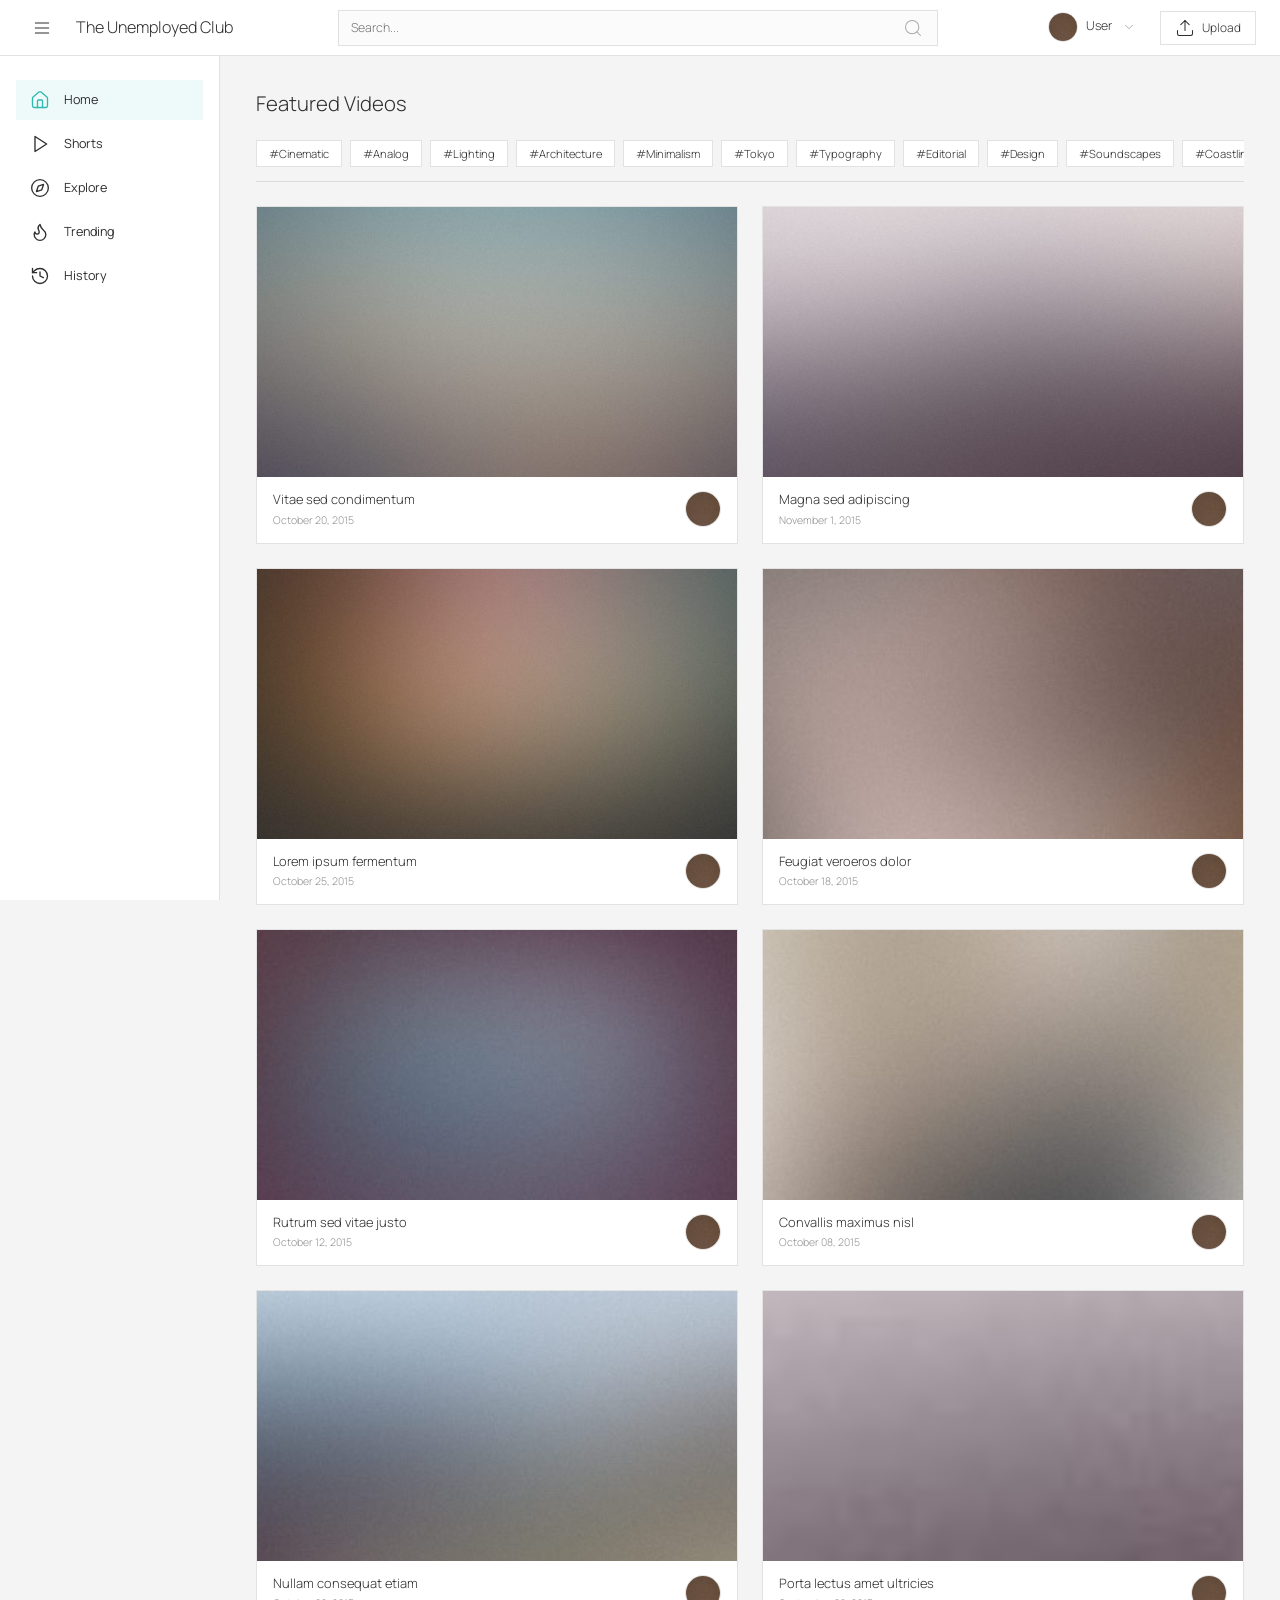
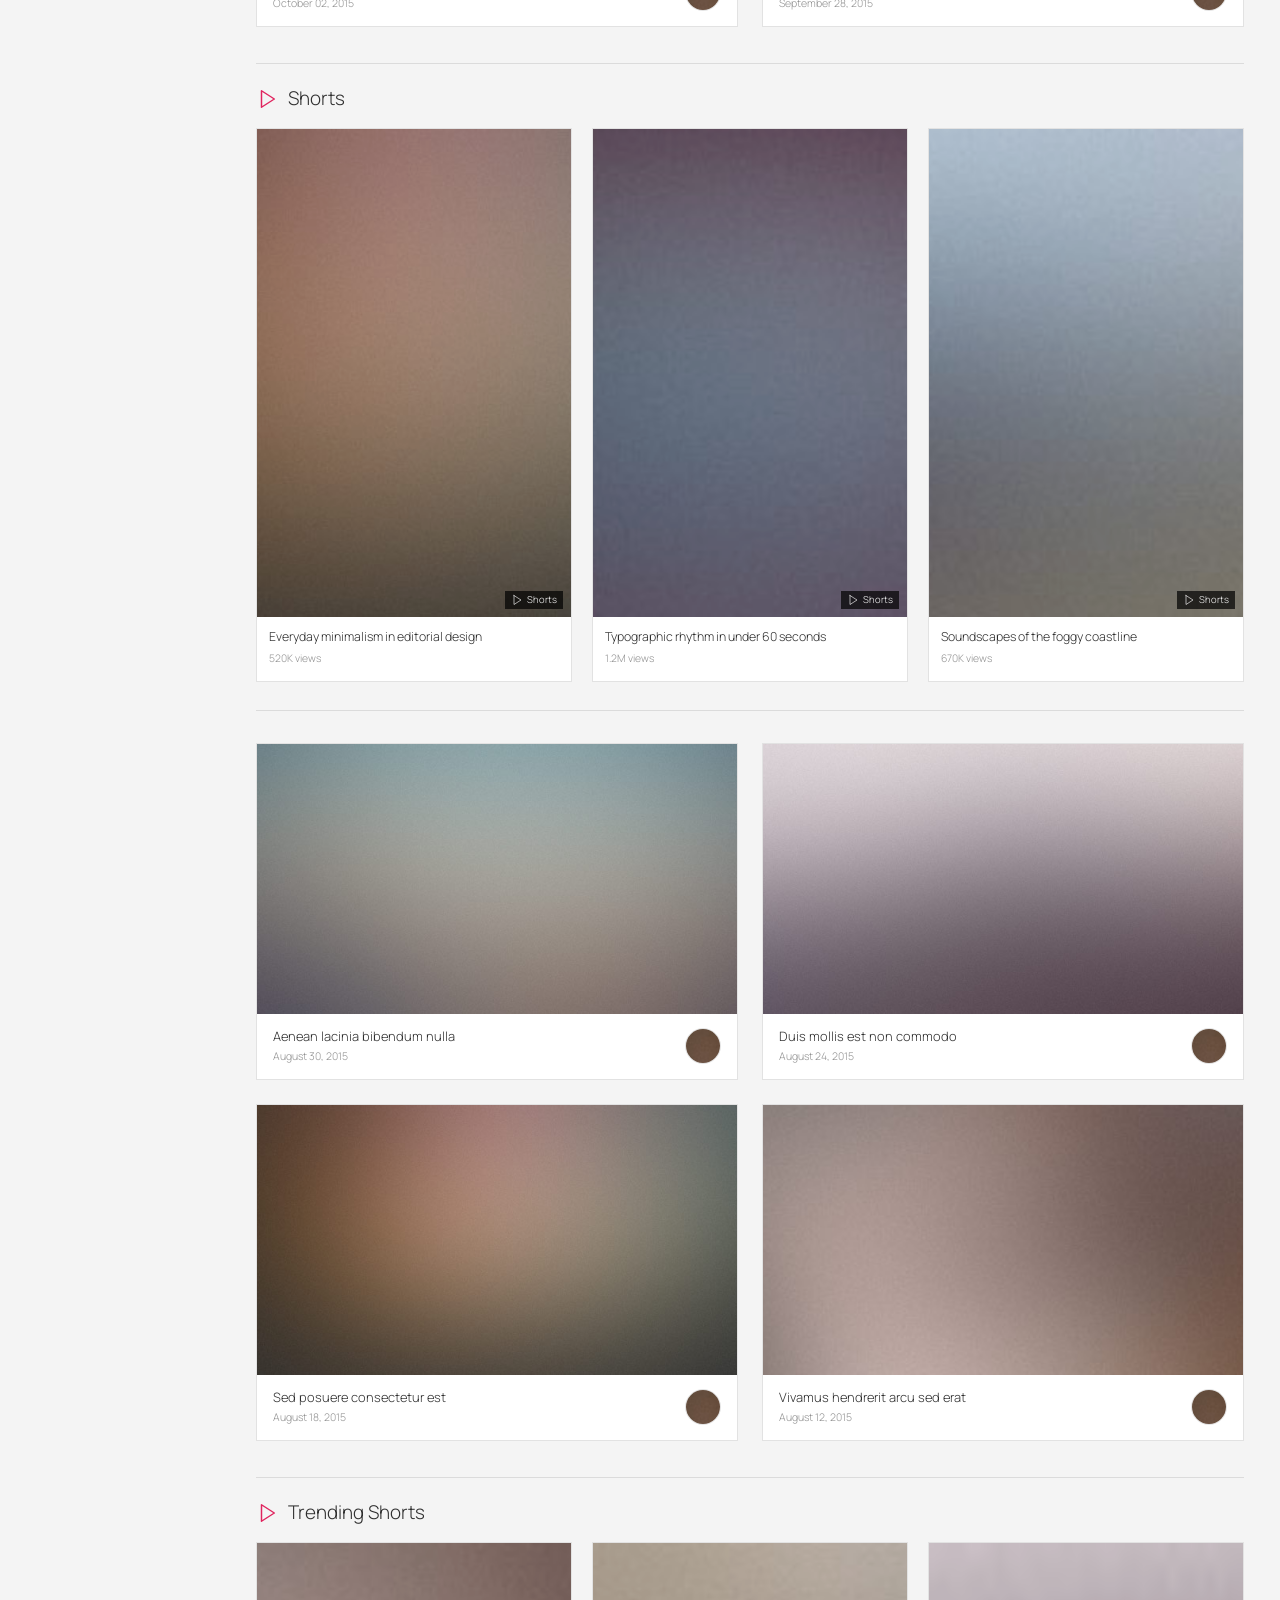
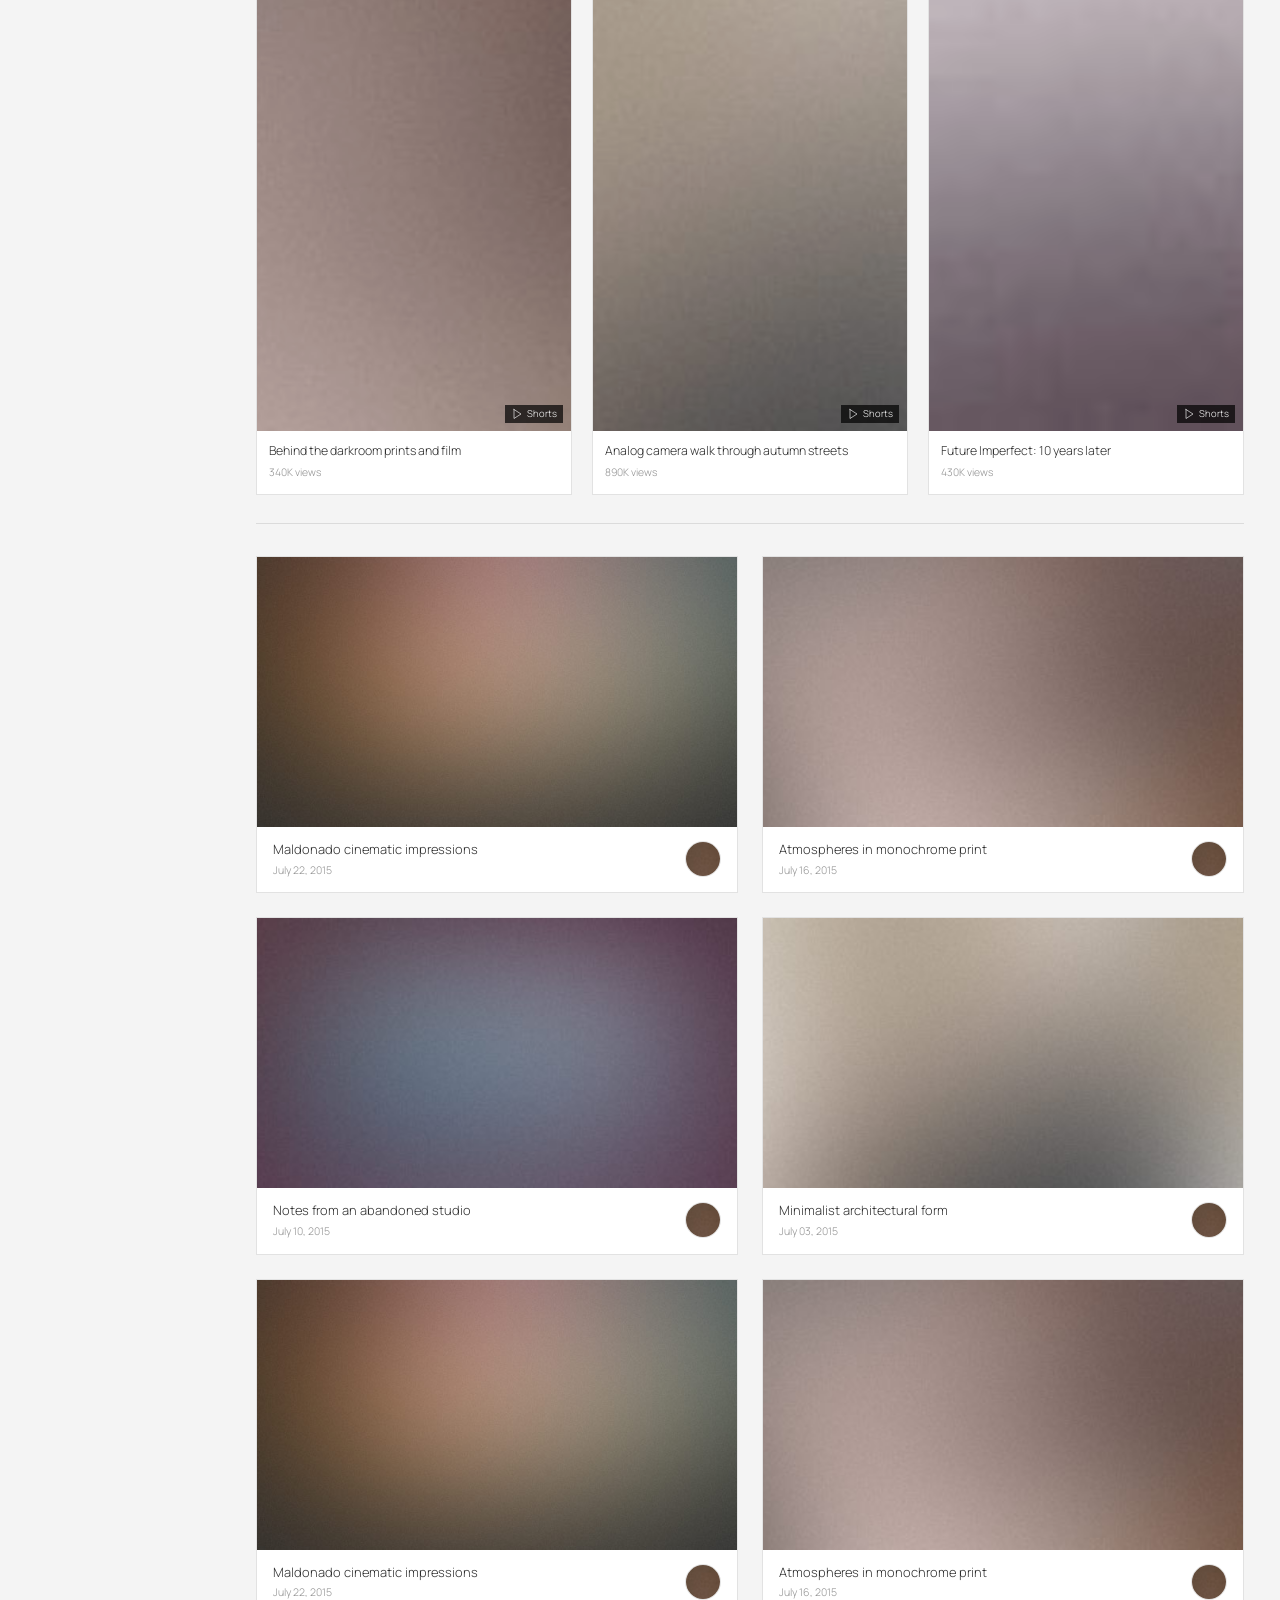
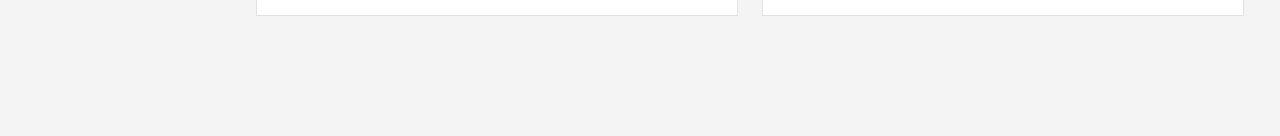
==== commit b58e07cd: "Implement sequential 1-by-1 review deck, dynamic content tags, and 5-tier feed architecture" ====
--- a/index.html
+++ b/index.html
@@ -21,17 +21,22 @@
 
     <!-- Main Content Area: Fluid Full Width Auto Adjust Grid -->
     <main id="main-content">
-      <div class="content-header">
-        <h2>Featured Videos</h2>
-        <p>Curated stream matching the classic editorial aesthetic</p>
+      <!-- Dynamic Content Header with Active Tag Filter Bar -->
+      <div class="content-header-row">
+        <div class="content-header-title">
+          <h2>Featured Videos</h2>
+        </div>
+        <div class="content-tags-bar" id="content-tags-bar">
+          <!-- Populated dynamically from approved video stream tags -->
+        </div>
       </div>
 
-      <!-- 11: Top 2 Rows of Videos -->
+      <!-- Tier 1: Top 20 Entries Video Grid -->
       <section class="video-grid" id="video-grid-top">
-        <!-- 2 rows rendered by JS -->
+        <!-- Rendered dynamically by js/app.js -->
       </section>
 
-      <!-- 0: First Shorts Shelf -->
+      <!-- Tier 2: First Shorts Shelf -->
       <section class="shorts-section" id="shorts-section-1">
         <div class="shorts-header">
           <svg xmlns="http://www.w3.org/2000/svg" width="22" height="22" viewBox="0 0 24 24" fill="none" stroke="#e0245e" stroke-width="1.6" stroke-linecap="round" stroke-linejoin="round" vector-effect="non-scaling-stroke">
@@ -40,16 +45,16 @@
           <h2>Shorts</h2>
         </div>
         <div class="shorts-grid" id="shorts-grid-1">
-          <!-- First Shorts shelf rendered by JS -->
+          <!-- Rendered dynamically by js/app.js -->
         </div>
       </section>
 
-      <!-- 1: 1 Row of Videos -->
+      <!-- Tier 3: Curated Video Stream (Mid-Tier) -->
       <section class="video-grid" id="video-grid-mid">
-        <!-- 1 row rendered by JS -->
+        <!-- Rendered dynamically by js/app.js -->
       </section>
 
-      <!-- 0: Second Shorts Shelf -->
+      <!-- Tier 4: Trending Shorts Shelf 2 -->
       <section class="shorts-section" id="shorts-section-2">
         <div class="shorts-header">
           <svg xmlns="http://www.w3.org/2000/svg" width="22" height="22" viewBox="0 0 24 24" fill="none" stroke="#e0245e" stroke-width="1.6" stroke-linecap="round" stroke-linejoin="round" vector-effect="non-scaling-stroke">
@@ -58,13 +63,13 @@
           <h2>Trending Shorts</h2>
         </div>
         <div class="shorts-grid" id="shorts-grid-2">
-          <!-- Second Shorts shelf rendered by JS -->
+          <!-- Rendered dynamically by js/app.js -->
         </div>
       </section>
 
-      <!-- 111...: Endless Videos Feed -->
+      <!-- Tier 5: Endless Default Video Feed (Fallback Pool) -->
       <section class="video-grid" id="video-grid-bottom">
-        <!-- Endless video cards rendered by JS -->
+        <!-- Endless video cards rendered dynamically by js/app.js -->
       </section>
       <div id="infinite-sentinel" class="infinite-sentinel"></div>
       <div id="infinite-loader" class="infinite-loader" style="display: none;">
--- a/css/style.css
+++ b/css/style.css
@@ -498,6 +498,74 @@
 .content-header p {
   font-size: 0.9rem;
   color: var(--color-fg-light);
+}
+
+/* Dynamic Header Tags Bar (Anti-Slop Horizontal Scroll Chips) */
+.content-header-row {
+  margin-bottom: 24px;
+  padding-bottom: 12px;
+  border-bottom: solid 1px var(--color-border);
+  display: flex;
+  align-items: center;
+  justify-content: space-between;
+  gap: 20px;
+  flex-wrap: wrap;
+}
+
+.content-header-title h2 {
+  font-size: 1.45rem;
+  color: var(--color-fg-bold);
+  margin: 0;
+  white-space: nowrap;
+}
+
+.content-tags-bar {
+  display: flex;
+  align-items: center;
+  gap: 8px;
+  overflow-x: auto;
+  scrollbar-width: none;
+  -ms-overflow-style: none;
+  padding: 2px 0;
+  max-width: 100%;
+}
+
+.content-tags-bar::-webkit-scrollbar {
+  display: none;
+}
+
+.content-tag-pill {
+  display: inline-flex;
+  align-items: center;
+  gap: 4px;
+  padding: 5px 12px;
+  background: var(--bg-card);
+  border: 1px solid var(--color-border);
+  color: var(--color-fg-bold);
+  font-size: 0.8rem;
+  font-family: inherit;
+  font-weight: 400;
+  cursor: pointer;
+  border-radius: 0 !important;
+  white-space: nowrap;
+  transition: all 0.15s ease;
+  user-select: none;
+}
+
+.content-tag-pill:hover {
+  border-color: var(--color-accent);
+  color: var(--color-accent);
+}
+
+.content-tag-pill.is-active {
+  background: var(--color-accent);
+  border-color: var(--color-accent);
+  color: #ffffff;
+}
+
+.content-tag-pill .tag-count {
+  font-size: 0.7rem;
+  opacity: 0.7;
 }
 
 /* Fluid Auto-fit Grid */
@@ -2439,3 +2507,110 @@
     display: none;
   }
 }
+
+/* ========================================================
+   SHORTS ENHANCEMENTS: CD SPIN, VOLUME FLYOUT, UNDER-CONSTRUCTION COMMENTS
+   ======================================================== */
+@keyframes cd-spin {
+  from { transform: rotate(0deg); }
+  to { transform: rotate(360deg); }
+}
+
+.shorts-sound-cd-icon {
+  width: 16px;
+  height: 16px;
+  flex-shrink: 0;
+  display: inline-block;
+  animation: cd-spin 3.5s linear infinite;
+  animation-play-state: paused;
+}
+
+.shorts-stage.is-playing .shorts-sound-cd-icon,
+.shorts-overlay-play.is-playing ~ .shorts-bottom-info .shorts-sound-cd-icon {
+  animation-play-state: running;
+}
+
+/* Volume Slider Flyout */
+.shorts-volume-wrapper {
+  position: relative;
+}
+
+.shorts-volume-slider-box {
+  position: absolute;
+  right: 52px;
+  top: 50%;
+  transform: translateY(-50%) translateX(6px);
+  background: var(--bg-card);
+  border: 1px solid var(--color-border);
+  padding: 8px 12px;
+  display: flex;
+  align-items: center;
+  gap: 8px;
+  box-shadow: 0 4px 16px rgba(0, 0, 0, 0.12);
+  opacity: 0;
+  pointer-events: none;
+  transition: opacity 0.2s ease, transform 0.2s ease;
+  z-index: 50;
+  white-space: nowrap;
+}
+
+.shorts-volume-wrapper:hover .shorts-volume-slider-box,
+.shorts-volume-wrapper:focus-within .shorts-volume-slider-box,
+.shorts-volume-slider-box.is-active {
+  opacity: 1;
+  pointer-events: auto;
+  transform: translateY(-50%) translateX(0);
+}
+
+.shorts-vol-slider {
+  width: 80px;
+  height: 4px;
+  accent-color: var(--color-accent);
+  cursor: pointer;
+}
+
+.shorts-vol-pct {
+  font-size: 0.72rem;
+  color: var(--color-fg-bold);
+  min-width: 30px;
+  font-family: inherit;
+}
+
+/* Comments Under-Construction Notice & Empty State */
+.comment-construction-notice {
+  margin: 12px 16px 0 16px;
+  padding: 10px 14px;
+  background: rgba(46, 186, 174, 0.08);
+  border: 1px solid rgba(46, 186, 174, 0.3);
+  display: flex;
+  align-items: center;
+  gap: 10px;
+  font-size: 0.76rem;
+  color: var(--color-fg-bold);
+  line-height: 1.4;
+  transition: all 0.2s ease;
+}
+
+.comment-construction-notice.notice-flash {
+  background: rgba(46, 186, 174, 0.22);
+  border-color: var(--color-accent);
+  transform: scale(1.01);
+}
+
+.comment-empty-notice {
+  text-align: center;
+  padding: 44px 16px;
+  color: var(--color-fg-light);
+  list-style: none;
+}
+.comment-empty-notice h5 {
+  font-size: 0.95rem;
+  color: var(--color-fg-bold);
+  font-weight: 400;
+  margin-bottom: 6px;
+}
+.comment-empty-notice p {
+  font-size: 0.8rem;
+  margin: 0;
+  line-height: 1.4;
+}
